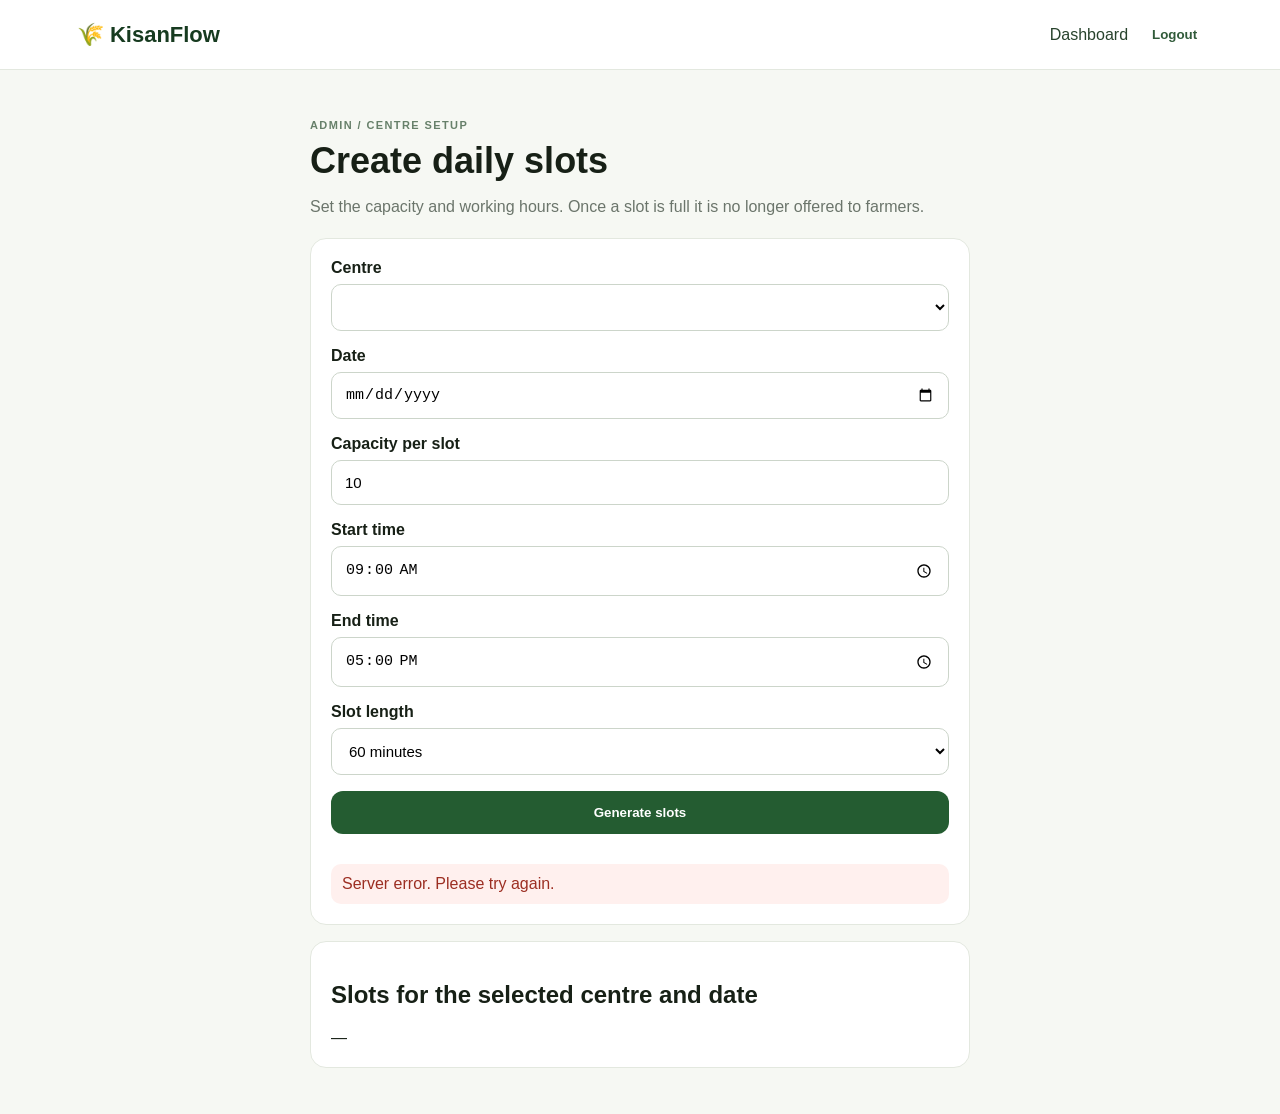
==== templates/admin.html @ 388066e6 "KisanFlow v13: slot booking, queue, call farmer, EN-TE-HI, tests 118/118" ====
<!doctype html>
<html lang="en">
<head>
<meta charset="utf-8">
<meta name="viewport" content="width=device-width,initial-scale=1">
<title>Admin | KisanFlow</title>
<link rel="stylesheet" href="/static/style.css">
</head>
<body>
<header>
  <a class="logo" href="/">🌾 KisanFlow</a>
  <nav>
    <a href="/dashboard">Dashboard</a>
    <button class="linkBtn" onclick="logout()">Logout</button>
  </nav>
</header>
<main class="page">
  <div class="title">
    <small>ADMIN / CENTRE SETUP</small>
    <h1>Create daily slots</h1>
    <p>Set the capacity and working hours. Once a slot is full it is no longer offered to farmers.</p>
  </div>
  <div class="card form">
    <label>Centre
      <select id="centre"></select>
    </label>
    <label>Date
      <input id="date" type="date">
    </label>
    <label>Capacity per slot
      <input id="capacity" type="number" value="10" min="1" max="200">
    </label>
    <label>Start time
      <input id="start" type="time" value="09:00">
    </label>
    <label>End time
      <input id="end" type="time" value="17:00">
    </label>
    <label>Slot length
      <select id="interval">
        <option value="30">30 minutes</option>
        <option value="60" selected>60 minutes</option>
        <option value="120">2 hours</option>
      </select>
    </label>
    <button id="generateBtn" class="btn wide" onclick="generate()">Generate slots</button>
    <div id="result" class="resultBox" role="status"></div>
  </div>
  <div class="card" style="margin-top:16px">
    <h2>Slots for the selected centre and date</h2>
    <div id="slotRows" class="slotRows">—</div>
  </div>
</main>
<script>
const $ = (id) => document.getElementById(id);

async function api(url, options) {
  let res;
  try {
    res = await fetch(url, Object.assign({ cache: 'no-store', headers: { 'Content-Type': 'application/json' } }, options || {}));
  } catch (e) {
    return { ok: false, status: 0, error: 'Unable to connect to the server. Please try again.' };
  }
  let data = null;
  try { data = await res.json(); } catch (e) { data = null; }
  if (res.status === 401) { location.href = '/admin'; return { ok: false, status: 401, error: 'Admin session expired.' }; }
  if (!res.ok) return { ok: false, status: res.status, error: (data && data.error) || 'Server error. Please try again.' };
  return { ok: true, status: res.status, data: data };
}
function escapeHtml(text) {
  return String(text === null || text === undefined ? '' : text)
    .replace(/[&<>"']/g, (c) => ({ '&': '&amp;', '<': '&lt;', '>': '&gt;', '"': '&quot;', "'": '&#39;' }[c]));
}
function show(text, kind) {
  $('result').innerHTML = text ? '<div class="' + (kind || 'error') + '">' + escapeHtml(text) + '</div>' : '';
}
function slotMinutes(value) {
  const m = /^(\d{1,2}):(\d{2})\s*(AM|PM)?$/i.exec(String(value || '').trim());
  if (!m) return 0;
  let hour = parseInt(m[1], 10) % 12;
  if ((m[3] || '').toUpperCase() === 'PM') hour += 12;
  return hour * 60 + parseInt(m[2], 10);
}

async function load() {
  const r = await api('/api/centres');
  if (!r.ok) { show(r.error); return; }
  $('centre').innerHTML = r.data.map((x) => '<option value="' + x.id + '">' + escapeHtml(x.name) + '</option>').join('');
  const now = new Date();
  $('date').value = new Date(now.getTime() - now.getTimezoneOffset() * 60000).toISOString().slice(0, 10);
  await loadSlots();
}

async function generate() {
  const btn = $('generateBtn');
  const capacity = Number($('capacity').value);
  if (!(capacity >= 1 && capacity <= 200)) { show('Capacity must be between 1 and 200 farmers.'); return; }
  if (!$('date').value) { show('Choose the date for these slots.'); return; }
  if ($('start').value >= $('end').value) { show('End time must be after start time.'); return; }
  btn.disabled = true;
  btn.textContent = 'Generating...';
  const r = await api('/api/generate-slots', {
    method: 'POST',
    body: JSON.stringify({
      centre_id: Number($('centre').value),
      date: $('date').value,
      capacity: capacity,
      start: $('start').value,
      end: $('end').value,
      interval: Number($('interval').value)
    })
  });
  btn.disabled = false;
  btn.textContent = 'Generate slots';
  if (!r.ok) { show(r.error); return; }
  show(r.data.created ? ('Created ' + r.data.created + ' new slot(s).') : 'Those slots already exist.', 'success');
  await loadSlots();
}

async function loadSlots() {
  const centre = $('centre').value, date = $('date').value;
  if (!centre || !date) { $('slotRows').innerHTML = '—'; return; }
  $('slotRows').innerHTML = 'Loading…';
  const r = await api('/api/slots?centre_id=' + encodeURIComponent(centre) + '&date=' + encodeURIComponent(date));
  if (!r.ok) { $('slotRows').innerHTML = ''; show(r.error); return; }
  const slots = (r.data || []).slice().sort((a, b) => slotMinutes(a.start_time) - slotMinutes(b.start_time));
  if (!slots.length) { $('slotRows').innerHTML = '<p class="emptySlots">No slots for this date yet.</p>'; return; }
  $('slotRows').innerHTML = slots.map((x) => {
    const full = Number(x.booked) >= Number(x.capacity);
    return '<div class="slotRow"><b>' + escapeHtml(x.start_time) + ' – ' + escapeHtml(x.end_time) + '</b>' +
      '<span>' + escapeHtml(x.booked) + '/' + escapeHtml(x.capacity) + ' booked</span>' +
      '<span class="pill ' + (full ? 'pill-cancelled' : 'pill-serving') + '">' + (full ? 'FULL' : (Math.max(0, Number(x.capacity) - Number(x.booked))) + ' LEFT') + '</span></div>';
  }).join('');
}

async function logout() {
  await api('/logout', { method: 'POST' });
  location.href = '/';
}

$('centre').addEventListener('change', loadSlots);
$('date').addEventListener('change', loadSlots);
load();
</script>
</body>
</html>
---- static/style.css ----
/* ---------------------------------------------------------------------------
   v13 additions — language switcher, filters, status badges, states, a11y.
   Appended after the v12 rules so it also works for the older markup classes.
   --------------------------------------------------------------------------- */
.langSwitcher{display:inline-flex;gap:6px;align-items:center}
.langBtn{border:1px solid #ccd5ca;background:#fff;color:#245c31;border-radius:9px;padding:9px 11px;font-weight:700;font-size:13px;line-height:1;cursor:pointer;min-height:40px}
.langBtn:hover{background:#f3f8f1}
.langBtn.active{background:#245c31;border-color:#245c31;color:#fff}
.resultBox{margin-top:6px}
.btn.ghost,.smallBtn.ghostBtn{background:#fff;color:#245c31;border:1px solid #b8c9b6}
.btn:disabled,.smallBtn:disabled,.langBtn:disabled{opacity:.6;cursor:progress}
.slot span{display:block}
.slot.fullslot{background:#f4f4f2;border-color:#dcdcd8;color:#7a7a72}
.emptySlots{padding:14px;background:#f5f8f2;border-radius:10px;color:#6b756b}
.top{display:flex;justify-content:space-between;align-items:center;gap:14px;flex-wrap:wrap}
.slotSummary{font-size:14px;color:#42544a}
.slotRows{display:grid;gap:10px}
.slotRow{display:flex;align-items:center;gap:14px;flex-wrap:wrap;padding:12px;border:1px solid #e3e8df;border-radius:12px;background:#fbfdfa}
.filters{display:grid;grid-template-columns:repeat(3,minmax(150px,1fr)) auto;gap:12px;align-items:end;margin-bottom:18px}
.filters label{display:grid;gap:6px;font-weight:700;font-size:13px}
.filters select,.filters input{padding:11px;border:1px solid #ccd5ca;border-radius:9px;background:#fff;font-size:14px}
.pill{display:inline-block;padding:5px 10px;border-radius:20px;background:#edf4ea;font-size:12px;font-weight:700;border:1px solid transparent}
.pill-waiting{background:#fff4d6;color:#6b5100;border-color:#f0dca8}
.pill-called{background:#e6f0ff;color:#123f80;border-color:#c3d8f7}
.pill-serving{background:#e5f7e6;color:#1f6b35;border-color:#bde3c1}
.pill-completed{background:#eef1ee;color:#41504a;border-color:#d6ded8}
.pill-cancelled{background:#fdecea;color:#9c2e22;border-color:#f3cdc7}
.notifHeader{margin-top:18px;text-align:left}
.notice.unread{background:#fff8e1;border-left-color:#d98a00}
.notice.noticeRead{background:#f4f7f3;border-left-color:#b9c7b8;color:#54604f}
.notice small{display:block;margin-top:4px;color:#7b847b;font-size:11px}
.noticeEmpty{padding:12px;background:#f5f8f2;border-radius:10px;color:#6b756b;font-size:13px}
.alertToken{display:inline-block;margin-top:8px;font-weight:800}
.callAlert{font-weight:600}
a:focus-visible,button:focus-visible,input:focus-visible,select:focus-visible{outline:3px solid #6da86f;outline-offset:2px}
@media(max-width:800px){
  .filters{grid-template-columns:1fr 1fr}
  .filters button{grid-column:1/-1}
}
@media(max-width:560px){
  .filters{grid-template-columns:1fr}
  .langSwitcher{gap:4px}
  .langBtn{padding:9px;font-size:12px}
  .btn,.smallBtn,.statusMenu,.langBtn,.slot{min-height:44px}
  .top{align-items:flex-start}
  .tablewrap table{min-width:640px}
}

*{box-sizing:border-box}body{margin:0;font-family:Inter,Arial,sans-serif;background:#f6f8f3;color:#172016}header{height:70px;padding:0 6%;display:flex;align-items:center;gap:24px;background:#fff;border-bottom:1px solid #e3e8df;position:sticky;top:0;z-index:5}.logo{font-size:22px;font-weight:800;text-decoration:none;color:#173b20;margin-right:auto}nav{display:flex;gap:18px;align-items:center}nav a{color:#28432d;text-decoration:none}.farmerBadge{font-size:12px;font-weight:700}.linkBtn{background:none;border:0;color:#315b3a;cursor:pointer;font-weight:700}.hero{max-width:1100px;margin:70px auto;display:grid;grid-template-columns:1.3fr .7fr;gap:50px;align-items:center;padding:0 20px}.hero h1{font-size:56px;line-height:1.05;margin:12px 0}.hero h1 span{color:#4f8a51}.hero p{font-size:18px;line-height:1.6;color:#647064}.btn{display:inline-block;background:#245c31;color:#fff;border:0;border-radius:12px;padding:14px 20px;text-decoration:none;font-weight:800;cursor:pointer}.mock{background:#17351e;color:#fff;border-radius:24px;padding:35px;box-shadow:0 20px 50px #17351e22}.mock strong{font-size:65px;display:block;margin-top:40px}.mock b{float:right;font-size:11px}.bar,.queueBar{height:8px;background:#dce6da;border-radius:10px;overflow:hidden}.bar i,.queueBar i{display:block;height:100%;width:55%;background:#71b16f}.cards{max-width:1100px;margin:0 auto 70px;display:grid;grid-template-columns:repeat(4,1fr);gap:15px;padding:0 20px}.cards div,.card{background:#fff;border:1px solid #e3e8df;border-radius:16px;padding:20px}.cards p{color:#687268;line-height:1.5}.page{max-width:700px;margin:45px auto;padding:0 20px}.widepage{max-width:1200px;margin:35px auto;padding:0 20px}.title{margin-bottom:22px}.title small,.top small,.tokenLabel{letter-spacing:1.4px;font-weight:800;color:#67806a;font-size:11px}.title h1{font-size:36px;margin:7px 0}.title p{color:#6b756b}.form{display:grid;gap:16px}.form label{display:grid;gap:7px;font-weight:700}.form input,.form select{padding:13px;border:1px solid #ccd5ca;border-radius:10px;font-size:15px;background:#fff}.wide{width:100%}.slots{display:grid;grid-template-columns:repeat(2,1fr);gap:10px;margin-top:10px}.slot{border:1px solid #cbd8c9;background:#f9fbf7;padding:12px;border-radius:10px;cursor:pointer;font-weight:700}.slot small{display:block;color:#738074;margin-top:4px}.slot.selected{outline:3px solid #8fc58e}.slot:disabled{opacity:.45;cursor:not-allowed}.error,.success,.notice{padding:11px;border-radius:10px;margin-top:8px}.error{background:#fff0ee;color:#9c2e22}.success{background:#edf8ee;color:#276634}.hidden{display:none!important}.ticketCard{text-align:center}.token{font-size:72px;font-weight:900;margin:5px 0 22px;color:#245c31}.details{display:grid;grid-template-columns:repeat(2,1fr);gap:10px;text-align:left}.details div{background:#f5f8f2;padding:12px;border-radius:10px}.details span{display:block;color:#718071;font-size:12px}.queueBox{margin-top:20px;padding:18px;background:#edf5ea;border-radius:14px}.queueBox>div{font-size:25px;font-weight:900;margin:7px 0}.statusLine{margin-top:18px;font-size:17px}.callAlert{background:#fff2c9;padding:18px;border-radius:12px;margin-bottom:18px;color:#684d00}.privacy{font-size:12px;color:#7b847b}.stats{display:grid;grid-template-columns:repeat(4,1fr);gap:15px;margin:20px 0}.stats b{display:block;font-size:32px;margin-top:6px}.now{margin-bottom:20px}.tablewrap{overflow:auto}.tablewrap table{width:100%;border-collapse:collapse;min-width:760px}.tablewrap th,.tablewrap td{text-align:left;padding:13px;border-bottom:1px solid #e5e9e2}.tablewrap td small{display:block;color:#778077}.pill{padding:5px 9px;border-radius:20px;background:#edf4ea;font-size:12px;font-weight:700}.smallBtn{border:0;background:#245c31;color:#fff;padding:9px 12px;border-radius:8px;cursor:pointer;font-weight:700}.empty{text-align:center;padding:30px}.notifications{margin-top:15px}.notice{background:#eaf7ea;border-left:4px solid #4f8a51;text-align:left}
@media(max-width:800px){header{padding:0 15px;gap:10px}.hero{grid-template-columns:1fr;margin:35px auto}.hero h1{font-size:40px}.cards{grid-template-columns:1fr 1fr}.stats{grid-template-columns:1fr 1fr}.slots{grid-template-columns:1fr}nav a{font-size:13px}.farmerBadge{display:none}.details{grid-template-columns:1fr}.token{font-size:58px}}
@media(max-width:500px){.cards{grid-template-columns:1fr}.hero{padding:0 15px}.page,.widepage{padding:0 12px}.title h1{font-size:29px}}

.farmerNav{display:flex;align-items:center;gap:14px}.statusMenu{border:1px solid #1f6b35;background:#fff;color:#174d2a;border-radius:10px;padding:9px 12px;font-weight:700;cursor:pointer}.statusMenuCard{margin-top:18px;border:1px solid #dfe7df;background:#f7fbf7;border-radius:14px;padding:14px;display:flex;justify-content:space-between;align-items:center;gap:12px}.statusMenuCard p{margin:4px 0 0;color:#49604f}.turnToast{position:fixed;top:78px;right:20px;z-index:1000;max-width:380px}.turnToastInner{background:#fff;border:2px solid #2b6f3e;border-radius:14px;padding:18px 42px 18px 18px;box-shadow:0 12px 30px rgba(0,0,0,.18);position:relative}.turnToastInner.urgent{border-color:#d98a00;background:#fff8e8}.closeToast{position:absolute;right:10px;top:8px;border:0;background:transparent;font-size:24px;cursor:pointer}@media(max-width:700px){.farmerNav{gap:7px}.farmerBadge{display:none}.statusMenu{padding:8px;font-size:12px}.turnToast{left:12px;right:12px;top:70px}.statusMenuCard{align-items:flex-start}}

/* ---------------------------------------------------------------------------
   v13 - the dashboard now shows six counters, so let the stat grid breathe.
   Placed last so it wins over the v12 four-column rule.
   --------------------------------------------------------------------------- */
.stats{grid-template-columns:repeat(auto-fit,minmax(132px,1fr))}
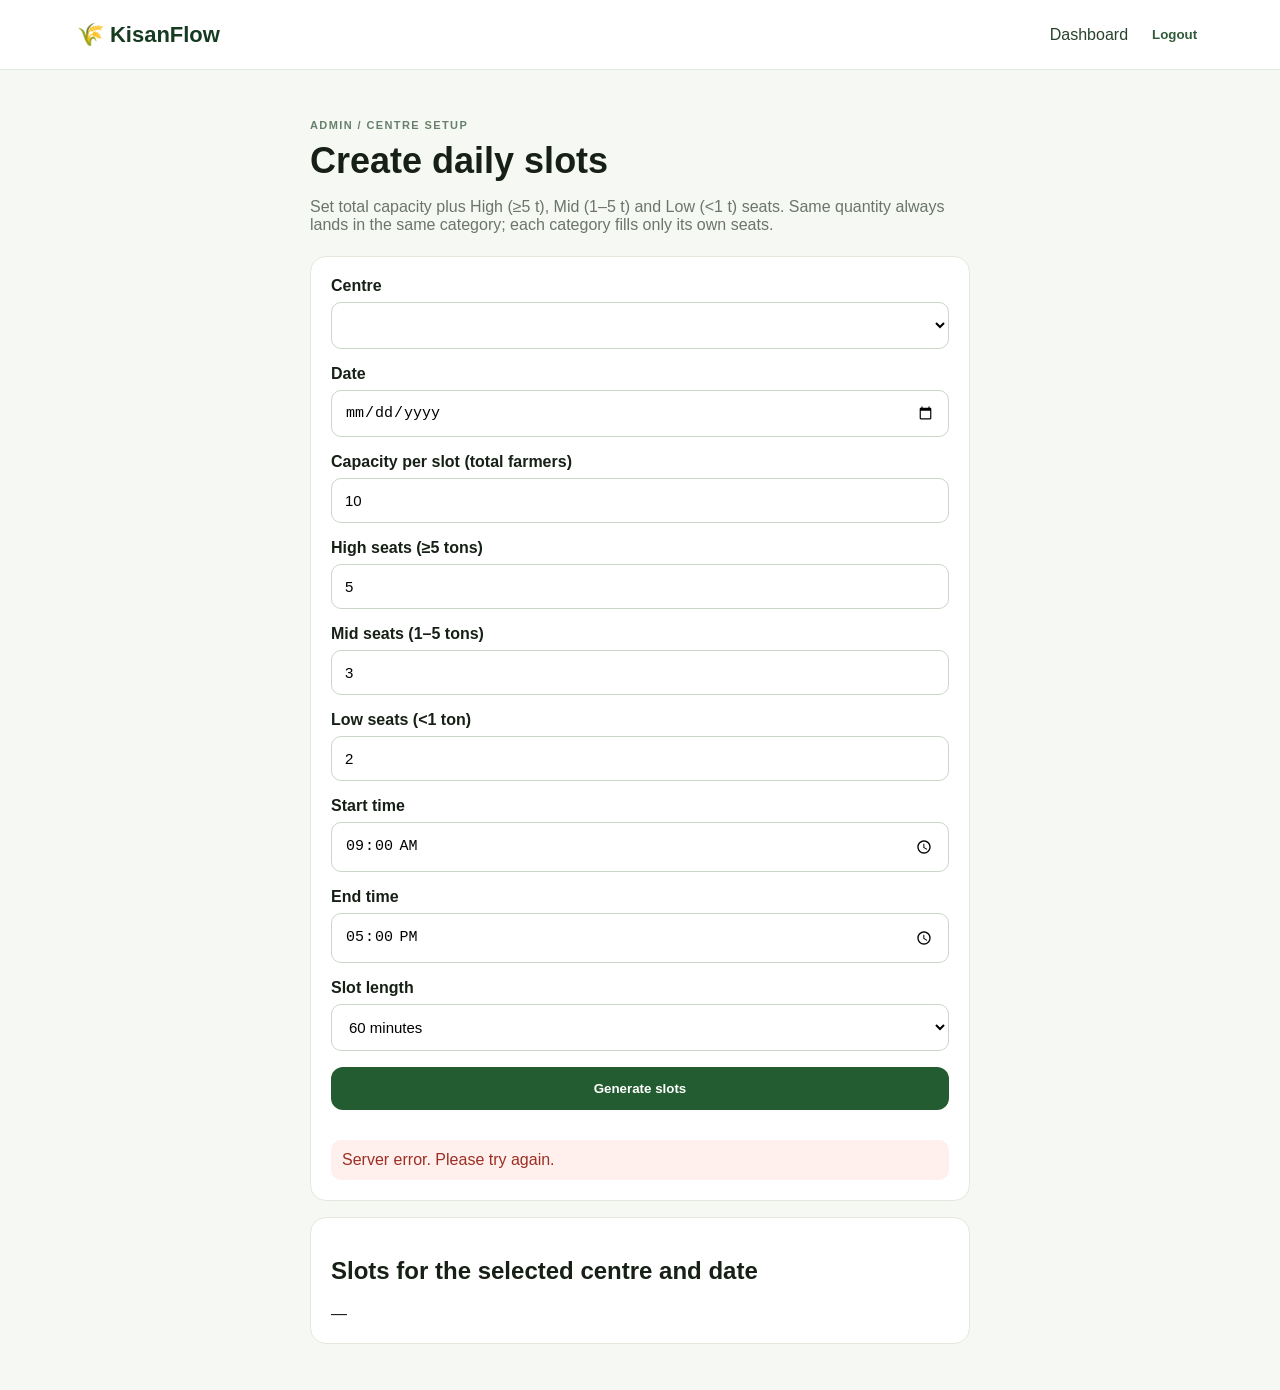
==== commit 719fbe27: "Quantity tiers: High Mid Low quotas per slot, tier queue, tests 134/134" ====
--- a/templates/admin.html
+++ b/templates/admin.html
@@ -18,7 +18,7 @@
   <div class="title">
     <small>ADMIN / CENTRE SETUP</small>
     <h1>Create daily slots</h1>
-    <p>Set the capacity and working hours. Once a slot is full it is no longer offered to farmers.</p>
+    <p>Set total capacity plus High (≥5 t), Mid (1–5 t) and Low (&lt;1 t) seats. Same quantity always lands in the same category; each category fills only its own seats.</p>
   </div>
   <div class="card form">
     <label>Centre
@@ -27,8 +27,17 @@
     <label>Date
       <input id="date" type="date">
     </label>
-    <label>Capacity per slot
+    <label>Capacity per slot (total farmers)
       <input id="capacity" type="number" value="10" min="1" max="200">
+    </label>
+    <label>High seats (≥5 tons)
+      <input id="capHigh" type="number" value="5" min="0" max="200">
+    </label>
+    <label>Mid seats (1–5 tons)
+      <input id="capMid" type="number" value="3" min="0" max="200">
+    </label>
+    <label>Low seats (&lt;1 ton)
+      <input id="capLow" type="number" value="2" min="0" max="200">
     </label>
     <label>Start time
       <input id="start" type="time" value="09:00">
@@ -95,6 +104,9 @@
   const btn = $('generateBtn');
   const capacity = Number($('capacity').value);
   if (!(capacity >= 1 && capacity <= 200)) { show('Capacity must be between 1 and 200 farmers.'); return; }
+  let qh = Number($('capHigh').value), qm = Number($('capMid').value), ql = $('capLow').value === '' ? capacity - qh - qm : Number($('capLow').value);
+  if (![qh, qm, ql].every((n) => Number.isInteger(n) && n >= 0)) { show('Tier seats must be whole numbers (0 or more).'); return; }
+  if (qh + qm + ql !== capacity) { show('High + Mid + Low seats must equal capacity (' + capacity + '). Now: ' + (qh + qm + ql) + '.'); return; }
   if (!$('date').value) { show('Choose the date for these slots.'); return; }
   if ($('start').value >= $('end').value) { show('End time must be after start time.'); return; }
   btn.disabled = true;
@@ -105,6 +117,9 @@
       centre_id: Number($('centre').value),
       date: $('date').value,
       capacity: capacity,
+      cap_high: qh,
+      cap_mid: qm,
+      cap_low: ql,
       start: $('start').value,
       end: $('end').value,
       interval: Number($('interval').value)
@@ -126,10 +141,14 @@
   const slots = (r.data || []).slice().sort((a, b) => slotMinutes(a.start_time) - slotMinutes(b.start_time));
   if (!slots.length) { $('slotRows').innerHTML = '<p class="emptySlots">No slots for this date yet.</p>'; return; }
   $('slotRows').innerHTML = slots.map((x) => {
-    const full = Number(x.booked) >= Number(x.capacity);
+    const booked = Number(x.booked), cap = Number(x.capacity);
+    const full = booked >= cap;
+    const tiers = 'H ' + (x.booked_high || 0) + '/' + (x.cap_high !== undefined ? x.cap_high : '?') +
+      ' • M ' + (x.booked_mid || 0) + '/' + (x.cap_mid !== undefined ? x.cap_mid : '?') +
+      ' • L ' + (x.booked_low || 0) + '/' + (x.cap_low !== undefined ? x.cap_low : '?');
     return '<div class="slotRow"><b>' + escapeHtml(x.start_time) + ' – ' + escapeHtml(x.end_time) + '</b>' +
-      '<span>' + escapeHtml(x.booked) + '/' + escapeHtml(x.capacity) + ' booked</span>' +
-      '<span class="pill ' + (full ? 'pill-cancelled' : 'pill-serving') + '">' + (full ? 'FULL' : (Math.max(0, Number(x.capacity) - Number(x.booked))) + ' LEFT') + '</span></div>';
+      '<span>' + escapeHtml(booked) + '/' + escapeHtml(cap) + ' booked (' + escapeHtml(tiers) + ')</span>' +
+      '<span class="pill ' + (full ? 'pill-cancelled' : 'pill-serving') + '">' + (full ? 'FULL' : (Math.max(0, cap - booked)) + ' LEFT') + '</span></div>';
   }).join('');
 }
 
